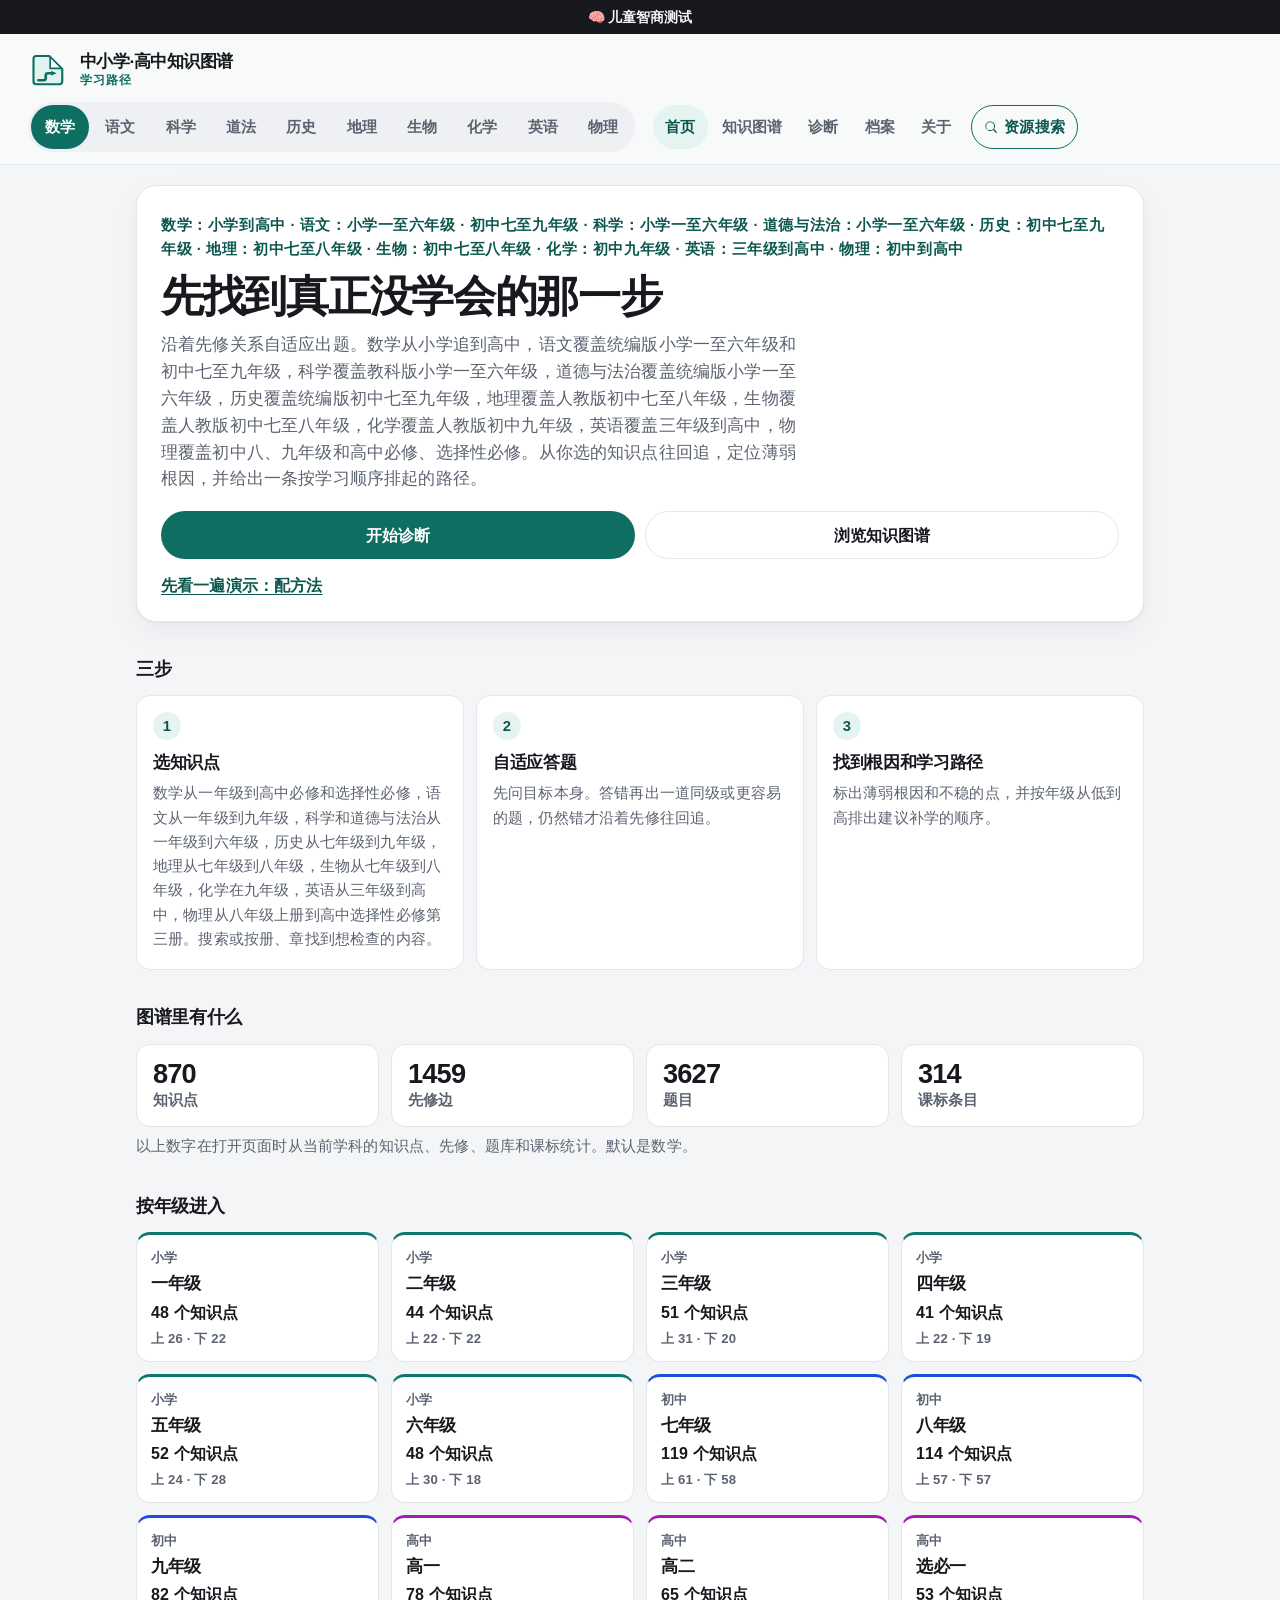
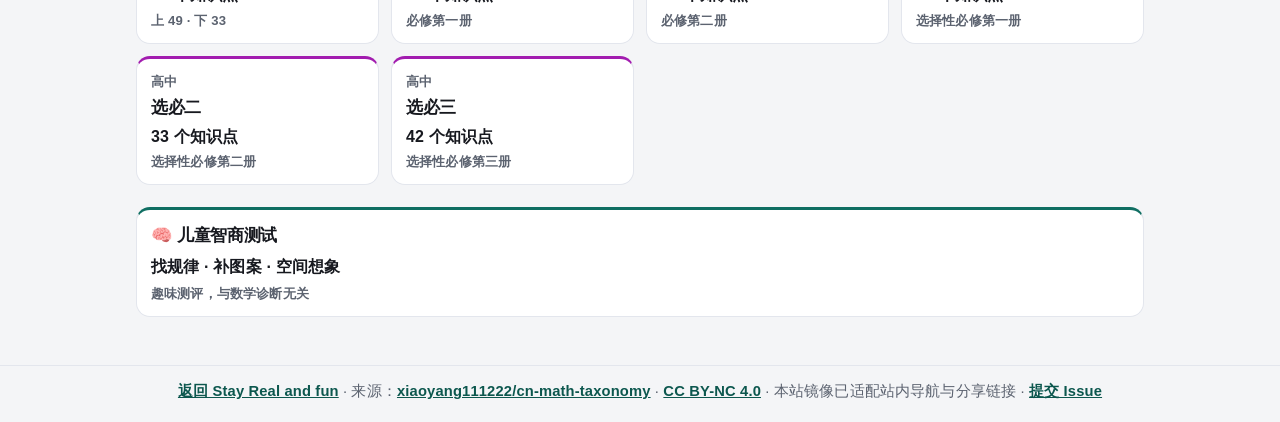
==== knowledge-graph/index.html @ e3ca4405 "新增中小学知识图谱频道" ====
<!DOCTYPE html>
<html lang="zh-CN">
<head>
<meta charset="utf-8">
<meta name="viewport" content="width=device-width, initial-scale=1">
<title>中小学·高中知识图谱</title>
<meta name="description" content="数学（小学到高中）、语文（小学一至六年级、初中七至九年级）、科学（小学一至六年级）、道德与法治（小学一至六年级）、历史（初中七至九年级）、地理（初中七至八年级）、生物（初中七至八年级）、化学（初中九年级）、英语（三年级到高中）和物理（初中、高中）的知识图谱。沿先修关系自适应出题，从选中的知识点往回找到薄弱根因。">
<link rel="icon" href="data:image/svg+xml,%3Csvg%20xmlns%3D%22http%3A%2F%2Fwww.w3.org%2F2000%2Fsvg%22%20viewBox%3D%220%200%2032%2032%22%3E%3Cpath%20fill%3D%22%23dff3ef%22%20stroke%3D%22%230f6e62%22%20stroke-width%3D%221.7%22%20stroke-linejoin%3D%22round%22%20d%3D%22M6.6%204.8H17L27.4%2015.2V25Q27.4%2027.4%2025.2%2027.4H6.6Q4.4%2027.4%204.4%2025.2V7Q4.4%204.8%206.6%204.8Z%22%2F%3E%3Cpath%20fill%3D%22%23ffffff%22%20d%3D%22M17.7%206.3%2026.1%2014.7H17.7Z%22%2F%3E%3Cpath%20fill%3D%22none%22%20stroke%3D%22%230f6e62%22%20stroke-width%3D%221.35%22%20stroke-linecap%3D%22round%22%20stroke-linejoin%3D%22round%22%20d%3D%22M17.7%206.3V14.7H26.1%22%2F%3E%3Cpath%20fill%3D%22none%22%20stroke%3D%22%230f6e62%22%20stroke-width%3D%222.15%22%20stroke-linecap%3D%22round%22%20stroke-linejoin%3D%22round%22%20d%3D%22M8.3%2024.2H12.4Q14.2%2024.2%2014.2%2022.4V20.2Q14.2%2018.6%2016%2018.6H18.8%22%2F%3E%3Cpath%20fill%3D%22%230f6e62%22%20d%3D%22M18.5%2016.85%2023%2018.6%2018.5%2020.35Z%22%2F%3E%3C%2Fsvg%3E">
<script>
(function () {
  var id = location.hash.replace(/^#/, '');
  try { id = decodeURIComponent(id); } catch (e) { return; }
  if (/^cnm_[A-Za-z0-9]+$/.test(id)) {
    document.documentElement.style.visibility = 'hidden';
    location.replace('explore/#' + encodeURIComponent(id));
  } else if (/^cne_[A-Za-z0-9]+$/.test(id)) {
    document.documentElement.style.visibility = 'hidden';
    location.replace('explore/?subject=english#' + encodeURIComponent(id));
  } else if (/^cnp_[A-Za-z0-9]+$/.test(id)) {
    document.documentElement.style.visibility = 'hidden';
    location.replace('explore/?subject=physics#' + encodeURIComponent(id));
  } else if (/^cns_[A-Za-z0-9]+$/.test(id)) {
    document.documentElement.style.visibility = 'hidden';
    location.replace('explore/?subject=science#' + encodeURIComponent(id));
  } else if (/^cnc_[A-Za-z0-9]+$/.test(id)) {
    document.documentElement.style.visibility = 'hidden';
    location.replace('explore/?subject=chinese#' + encodeURIComponent(id));
  } else if (/^cnd_[A-Za-z0-9]+$/.test(id)) {
    document.documentElement.style.visibility = 'hidden';
    location.replace('explore/?subject=morality#' + encodeURIComponent(id));
  } else if (/^cnh_[A-Za-z0-9]+$/.test(id)) {
    document.documentElement.style.visibility = 'hidden';
    location.replace('explore/?subject=history#' + encodeURIComponent(id));
  } else if (/^cng_[A-Za-z0-9]+$/.test(id)) {
    document.documentElement.style.visibility = 'hidden';
    location.replace('explore/?subject=geography#' + encodeURIComponent(id));
  } else if (/^cnb_[A-Za-z0-9]+$/.test(id)) {
    document.documentElement.style.visibility = 'hidden';
    location.replace('explore/?subject=biology#' + encodeURIComponent(id));
  } else if (/^cnk_[A-Za-z0-9]+$/.test(id)) {
    document.documentElement.style.visibility = 'hidden';
    location.replace('explore/?subject=chemistry#' + encodeURIComponent(id));
  }
})();
</script>
<link rel="stylesheet" href="assets/site.css">
<link rel="manifest" href="manifest.webmanifest">
<link rel="apple-touch-icon" href="assets/icons/apple-touch-icon.png">
<meta name="theme-color" content="#0f6e62">
<meta name="mobile-web-app-capable" content="yes">
<meta name="apple-mobile-web-app-capable" content="yes">
<meta name="apple-mobile-web-app-title" content="知识图谱">
<link rel="stylesheet" href="assets/pwa.css">
</head>
<body class="page-home">
<a class="top-banner" href="https://test.pansgo.com/?from=math-top" target="_blank" rel="noopener">🧠 儿童智商测试</a>
<header class="site-header">
  <a class="brand" href="./">
    <svg class="logo" viewBox="0 0 32 32" aria-hidden="true"><path fill="var(--logo-sheet)" stroke="currentColor" stroke-width="1.7" stroke-linejoin="round" d="M6.6 4.8H17L27.4 15.2V25Q27.4 27.4 25.2 27.4H6.6Q4.4 27.4 4.4 25.2V7Q4.4 4.8 6.6 4.8Z"/><path fill="var(--logo-fold)" d="M17.7 6.3 26.1 14.7H17.7Z"/><path fill="none" stroke="currentColor" stroke-width="1.35" stroke-linecap="round" stroke-linejoin="round" d="M17.7 6.3V14.7H26.1"/><path fill="none" stroke="currentColor" stroke-width="2.15" stroke-linecap="round" stroke-linejoin="round" d="M8.3 24.2H12.4Q14.2 24.2 14.2 22.4V20.2Q14.2 18.6 16 18.6H18.8"/><path fill="currentColor" d="M18.5 16.85 23 18.6 18.5 20.35Z"/></svg>
    <span class="brand-copy">
      <span class="brand-name">中小学·高中知识图谱</span>
      <span class="brand-kicker">学习路径</span>
    </span>
  </a>
  <nav class="site-nav" aria-label="主导航">
    <div class="subject-switch" role="group" aria-label="学科">
      <a class="nav-link subject-link on" data-subject="math" href="./">数学</a>
      <a class="nav-link subject-link" data-subject="chinese" href="./?subject=chinese">语文</a>
      <a class="nav-link subject-link" data-subject="science" href="./?subject=science">科学</a>
      <a class="nav-link subject-link" data-subject="morality" href="./?subject=morality">道法</a>
      <a class="nav-link subject-link" data-subject="history" href="./?subject=history">历史</a>
      <a class="nav-link subject-link" data-subject="geography" href="./?subject=geography">地理</a>
      <a class="nav-link subject-link" data-subject="biology" href="./?subject=biology">生物</a>
      <a class="nav-link subject-link" data-subject="chemistry" href="./?subject=chemistry">化学</a>
      <a class="nav-link subject-link" data-subject="english" href="./?subject=english">英语</a>
      <a class="nav-link subject-link" data-subject="physics" href="./?subject=physics">物理</a>
    </div>
    <div class="page-links">
      <a class="nav-link active" href="./" aria-current="page">首页</a>
      <a class="nav-link" href="explore/">知识图谱</a>
      <a class="nav-link" href="diagnose/">诊断</a>
      <a class="nav-link" href="children/">档案</a>
      <a class="nav-link" href="https://github.com/xiaoyang111222/cn-math-taxonomy" target="_blank" rel="noopener noreferrer">关于</a>
      <a class="nav-link resource-search-btn" href="https://pansgo.com" target="_blank" rel="noopener noreferrer" title="网盘资源搜索">
        <svg class="resource-search-ico" viewBox="0 0 16 16" aria-hidden="true"><path fill="currentColor" d="M11.5 10.4a5.5 5.5 0 1 0-1.1 1.1l3 3a.75.75 0 0 0 1.06-1.06zM7 11.5A4.5 4.5 0 1 1 7 2.5a4.5 4.5 0 0 1 0 9z"/></svg>资源搜索
      </a>
    </div>
  </nav>
</header>
<main class="home">
  <section class="hero">
    <p class="eyebrow">数学：小学到高中 · 语文：小学一至六年级 · 初中七至九年级 · 科学：小学一至六年级 · 道德与法治：小学一至六年级 · 历史：初中七至九年级 · 地理：初中七至八年级 · 生物：初中七至八年级 · 化学：初中九年级 · 英语：三年级到高中 · 物理：初中到高中</p>
    <h1>先找到真正没学会的那一步</h1>
    <p class="lede">沿着先修关系自适应出题。数学从小学追到高中，语文覆盖统编版小学一至六年级和初中七至九年级，科学覆盖教科版小学一至六年级，道德与法治覆盖统编版小学一至六年级，历史覆盖统编版初中七至九年级，地理覆盖人教版初中七至八年级，生物覆盖人教版初中七至八年级，化学覆盖人教版初中九年级，英语覆盖三年级到高中，物理覆盖初中八、九年级和高中必修、选择性必修。从你选的知识点往回追，定位薄弱根因，并给出一条按学习顺序排起的路径。</p>
    <div class="hero-actions">
      <a class="btn btn-primary btn-lg" href="diagnose/">开始诊断</a>
      <a class="btn btn-lg" href="explore/">浏览知识图谱</a>
    </div>
    <p class="quiet-link"><a href="diagnose/?target=cnm_221&amp;demo=1">先看一遍演示：配方法</a></p>
  </section>

  <h2 class="section-title">三步</h2>
  <ol class="steps">
    <li>
      <span class="step-no">1</span>
      <h3>选知识点</h3>
      <p>数学从一年级到高中必修和选择性必修，语文从一年级到九年级，科学和道德与法治从一年级到六年级，历史从七年级到九年级，地理从七年级到八年级，生物从七年级到八年级，化学在九年级，英语从三年级到高中，物理从八年级上册到高中选择性必修第三册。搜索或按册、章找到想检查的内容。</p>
    </li>
    <li>
      <span class="step-no">2</span>
      <h3>自适应答题</h3>
      <p>先问目标本身。答错再出一道同级或更容易的题，仍然错才沿着先修往回追。</p>
    </li>
    <li>
      <span class="step-no">3</span>
      <h3>找到根因和学习路径</h3>
      <p>标出薄弱根因和不稳的点，并按年级从低到高排出建议补学的顺序。</p>
    </li>
  </ol>

  <h2 class="section-title">图谱里有什么</h2>
  <div class="stat-grid" id="stats">
    <div class="stat-card"><div class="stat-num" id="n-topics">…</div><div class="stat-label">知识点</div></div>
    <div class="stat-card"><div class="stat-num" id="n-edges">…</div><div class="stat-label">先修边</div></div>
    <div class="stat-card"><div class="stat-num" id="n-questions">…</div><div class="stat-label">题目</div></div>
    <div class="stat-card"><div class="stat-num" id="n-standards">…</div><div class="stat-label">课标条目</div></div>
  </div>
  <p class="stat-note">以上数字在打开页面时从当前学科的知识点、先修、题库和课标统计。默认是数学。</p>
  <div id="load-error" class="load-error" hidden></div>

  <section class="blind-home" id="blind-home" hidden>
    <h2 class="section-title">本机盲区</h2>
    <p class="muted" id="blind-home-lead">根据本机诊断记录汇总的薄弱 / 不稳知识点。只存在这台浏览器，可一键再测。</p>
    <ul class="blind-home-list" id="blind-home-list"></ul>
    <p class="blind-home-actions" id="blind-home-actions"></p>
  </section>

  <h2 class="section-title">按年级进入</h2>
  <div class="grade-grid" id="grades" aria-busy="true"></div>
  <a class="iq-card" href="https://test.pansgo.com/?from=math-home" target="_blank" rel="noopener">
    <strong>🧠 儿童智商测试</strong>
    <span class="iq-sub">找规律 · 补图案 · 空间想象</span>
    <span class="iq-note">趣味测评，与数学诊断无关</span>
  </a>
</main>
<footer class="site-footer">
  <p><a href="../index.html">返回 Stay Real and fun</a> · 来源：<a href="https://github.com/xiaoyang111222/cn-math-taxonomy">xiaoyang111222/cn-math-taxonomy</a> · <a href="https://creativecommons.org/licenses/by-nc/4.0/deed.zh-hans">CC BY-NC 4.0</a> · 本站镜像已适配站内导航与分享链接 · <a href="https://github.com/xiaoyang111222/cn-math-taxonomy/issues/new/choose">提交 Issue</a></p>
</footer>
<script src="assets/children.js"></script>
<script src="assets/blindspots.js"></script>
<script src="assets/home.js"></script>
<script src="assets/stats-config.js"></script>
<script src="assets/stats.js"></script>
<script src="assets/pwa.js"></script>
</body>
</html>
---- knowledge-graph/assets/site.css ----
/* 中小学·高中知识图谱：全站配色、字号、导航。浏览页与诊断页共用。 */

:root {
  color-scheme: light;
  --bg: #f4f5f7;
  --bg-elev: #ffffff;
  --bg-muted: #eef0f3;
  --text: #17191f;
  --muted: #5c6370;
  --line: #e3e6ed;
  --brand: #0f6e62;
  --brand-strong: #0c574e;
  --brand-soft: #e6f4f1;
  --on-brand: #ffffff;
  --junior: #1d4ed8;
  --junior-soft: #e8efff;
  --focus: #0f6e62;
  --shadow: 0 1px 2px rgba(23, 25, 31, 0.04), 0 10px 28px rgba(23, 25, 31, 0.05);
  --radius: 14px;
  --radius-sm: 10px;
  --header-bg: #f7faf9;
  --logo-sheet: #dff3ef;
  --logo-fold: #ffffff;
  --font: "PingFang SC", "Hiragino Sans GB", "Microsoft YaHei", "Noto Sans CJK SC", "Noto Sans SC", "Source Han Sans SC", sans-serif;
  --fs: 16px;
  --ok: #157a3a;
  --ok-bg: #dcfce7;
  --on-ok: #ffffff;
  --bad: #b91c1c;
  --bad-bg: #fee2e2;
  --on-bad: #ffffff;
  --warn: #9a3412;
  --warn-bg: #ffedd5;
  --unk: #475569;
  --unk-bg: #e8eef6;
  --accent: #0f766e;
  --panel: #ffffff;
  --node-primary: #0f766e;
  --node-primary-bg: #d5f3ee;
  --node-junior: #1d4ed8;
  --node-junior-bg: #dbe7ff;
  --node-senior: #a21caf;
  --node-senior-bg: #fae8ff;
  --node-current-bg: #fff4e5;
  --node-current-border: #ea580c;
  --node-text: #162033;
  --edge: #526274;
  --edge-soft: #8aa0b4;
  --hard-bg: #ffedd5;
  --hard-fg: #9a3412;
  --soft-bg: #e7eef6;
  --soft-fg: #475569;
  --diagram-ok-bg: #dcfce7;
  --diagram-ok: #157a3a;
  --diagram-bad-bg: #fee2e2;
  --diagram-bad: #b91c1c;
  --diagram-unk-bg: #f1f5f9;
  --diagram-unk: #64748b;
  --diagram-shaky-bg: #fef3c7;
  --diagram-shaky: #b45309;
  --diagram-text: #162033;
  --diagram-edge: #64748b;
}

body.subject-physics {
  --brand: #b45309;
  --brand-strong: #92400e;
  --brand-soft: #fff7ed;
  --on-brand: #ffffff;
  --focus: #b45309;
  --accent: #b45309;
  --logo-sheet: #fde9d4;
  --logo-fold: #ffffff;
}

body.subject-english {
  --brand: #4338ca;
  --brand-strong: #3730a3;
  --brand-soft: #eef2ff;
  --on-brand: #ffffff;
  --focus: #4338ca;
  --accent: #4338ca;
  --logo-sheet: #e6e8fb;
  --logo-fold: #ffffff;
}

body.subject-science {
  --brand: #047857;
  --brand-strong: #065f46;
  --brand-soft: #ecfdf5;
  --on-brand: #ffffff;
  --focus: #047857;
  --accent: #047857;
  --logo-sheet: #d1fae5;
  --logo-fold: #ffffff;
}

body.subject-chinese {
  --brand: #9f1239;
  --brand-strong: #881337;
  --brand-soft: #fff1f2;
  --on-brand: #ffffff;
  --focus: #9f1239;
  --accent: #9f1239;
  --logo-sheet: #ffe4e6;
  --logo-fold: #ffffff;
}

body.subject-morality {
  --brand: #c2410c;
  --brand-strong: #9a3412;
  --brand-soft: #fff7ed;
  --on-brand: #ffffff;
  --focus: #c2410c;
  --accent: #c2410c;
  --logo-sheet: #ffedd5;
  --logo-fold: #ffffff;
}

body.subject-history {
  --brand: #6b5344;
  --brand-strong: #4a382c;
  --brand-soft: #f6f1ea;
  --on-brand: #ffffff;
  --focus: #6b5344;
  --accent: #6b5344;
  --logo-sheet: #efe4d6;
  --logo-fold: #ffffff;
}

body.subject-geography {
  --brand: #0e7490;
  --brand-strong: #155e75;
  --brand-soft: #ecfeff;
  --on-brand: #ffffff;
  --focus: #0e7490;
  --accent: #0e7490;
  --logo-sheet: #cffafe;
  --logo-fold: #ffffff;
}

body.subject-biology {
  --brand: #3f6212;
  --brand-strong: #365314;
  --brand-soft: #f7fee7;
  --on-brand: #ffffff;
  --focus: #4d7c0f;
  --accent: #4d7c0f;
  --logo-sheet: #ecfccb;
  --logo-fold: #ffffff;
}

body.subject-chemistry {
  --brand: #de3b16;
  --brand-strong: #9f2a10;
  --brand-soft: #fff1ec;
  --on-brand: #ffffff;
  --focus: #de3b16;
  --accent: #de3b16;
  --logo-sheet: #ffe4dc;
  --logo-fold: #ffffff;
}

@media (prefers-color-scheme: dark) {
  :root {
    color-scheme: dark;
    --bg: #10141c;
    --bg-elev: #181e29;
    --bg-muted: #232b39;
    --text: #e8edf5;
    --muted: #a7b2c2;
    --line: #313b4d;
    --brand: #2dd4bf;
    --brand-strong: #5eead4;
    --brand-soft: #134e4a;
    --on-brand: #042f2e;
    --junior: #93c5fd;
    --junior-soft: #1e3a8a;
    --focus: #5eead4;
    --shadow: 0 1px 2px rgba(0, 0, 0, 0.35), 0 12px 28px rgba(0, 0, 0, 0.28);
    --ok: #4ade80;
    --ok-bg: #14532d;
    --on-ok: #052e16;
    --bad: #fca5a5;
    --bad-bg: #7f1d1d;
    --on-bad: #450a0a;
    --warn: #fdba74;
    --warn-bg: #7c2d12;
    --unk: #cbd5e1;
    --unk-bg: #223044;
    --accent: #2dd4bf;
    --header-bg: #171e2a;
    --logo-sheet: #123f3c;
    --logo-fold: #1c5c56;
    --panel: #172232;
    --node-primary: #5eead4;
    --node-primary-bg: #115e59;
    --node-junior: #93c5fd;
    --node-junior-bg: #1e3a8a;
    --node-senior: #f0abfc;
    --node-senior-bg: #4a044e;
    --node-current-bg: #7c2d12;
    --node-current-border: #fdba74;
    --node-text: #f8fafc;
    --edge: #94a3b8;
    --edge-soft: #64748b;
    --hard-bg: #7c2d12;
    --hard-fg: #ffedd5;
    --soft-bg: #232b39;
    --soft-fg: #cbd5e1;
    --diagram-ok-bg: #14532d;
    --diagram-ok: #4ade80;
    --diagram-bad-bg: #7f1d1d;
    --diagram-bad: #fca5a5;
    --diagram-unk-bg: #1e293b;
    --diagram-unk: #cbd5e1;
    --diagram-shaky-bg: #78350f;
    --diagram-shaky: #fcd34d;
    --diagram-text: #f8fafc;
    --diagram-edge: #94a3b8;
  }
  body.subject-physics {
    --brand: #fdba74;
    --brand-strong: #fed7aa;
    --brand-soft: #7c2d12;
    --on-brand: #431407;
    --focus: #fed7aa;
    --accent: #fdba74;
    --logo-sheet: #6b2f12;
    --logo-fold: #8a4218;
  }
  body.subject-english {
    --brand: #a5b4fc;
    --brand-strong: #c7d2fe;
    --brand-soft: #312e81;
    --on-brand: #1e1b4b;
    --focus: #c7d2fe;
    --accent: #a5b4fc;
    --logo-sheet: #2a2870;
    --logo-fold: #3c3a96;
  }
  body.subject-science {
    --brand: #6ee7b7;
    --brand-strong: #a7f3d0;
    --brand-soft: #064e3b;
    --on-brand: #022c22;
    --focus: #a7f3d0;
    --accent: #6ee7b7;
    --logo-sheet: #065f46;
    --logo-fold: #047857;
  }
  body.subject-chinese {
    --brand: #fda4af;
    --brand-strong: #fecdd3;
    --brand-soft: #881337;
    --on-brand: #4c0519;
    --focus: #fecdd3;
    --accent: #fda4af;
    --logo-sheet: #6b1230;
    --logo-fold: #9f1239;
  }
  body.subject-morality {
    --brand: #fdba74;
    --brand-strong: #fed7aa;
    --brand-soft: #7c2d12;
    --on-brand: #431407;
    --focus: #fed7aa;
    --accent: #fdba74;
    --logo-sheet: #9a3412;
    --logo-fold: #c2410c;
  }
  body.subject-history {
    --brand: #d6c3ad;
    --brand-strong: #e7d7c6;
    --brand-soft: #3f3228;
    --on-brand: #2a211b;
    --focus: #e7d7c6;
    --accent: #d6c3ad;
    --logo-sheet: #4a382c;
    --logo-fold: #6b5344;
  }
  body.subject-geography {
    --brand: #67e8f9;
    --brand-strong: #a5f3fc;
    --brand-soft: #164e63;
    --on-brand: #083344;
    --focus: #a5f3fc;
    --accent: #67e8f9;
    --logo-sheet: #155e75;
    --logo-fold: #0e7490;
  }
  body.subject-biology {
    --brand: #bef264;
    --brand-strong: #d9f99d;
    --brand-soft: #1a2e05;
    --on-brand: #1a2e05;
    --focus: #d9f99d;
    --accent: #bef264;
    --logo-sheet: #365314;
    --logo-fold: #4d7c0f;
  }
  body.subject-chemistry {
    --brand: #ff8a65;
    --brand-strong: #ffccbc;
    --brand-soft: #5d1a0e;
    --on-brand: #3e0e06;
    --focus: #ffccbc;
    --accent: #ff8a65;
    --logo-sheet: #7a2614;
    --logo-fold: #de3b16;
  }
}

@media print {
  :root {
    --bg: #fff;
    --bg-elev: #fff;
    --bg-muted: #f4f7fb;
    --text: #162033;
    --muted: #475569;
    --line: #d5dde6;
    --panel: #fff;
    --header-bg: #fff;
    --logo-sheet: #dff3ef;
    --logo-fold: #ffffff;
    --shadow: none;
  }
}

*, *::before, *::after { box-sizing: border-box; }
[hidden] { display: none !important; }
html { -webkit-text-size-adjust: 100%; }
body {
  margin: 0;
  font-family: var(--font);
  font-size: var(--fs);
  line-height: 1.6;
  color: var(--text);
  background: var(--bg);
  letter-spacing: 0.01em;
}
img { max-width: 100%; height: auto; }
.node-tip {
  position: absolute;
  z-index: 6;
  max-width: min(280px, calc(100% - 16px));
  padding: 6px 10px;
  border-radius: 10px;
  background: var(--text);
  color: var(--bg);
  font-size: 0.92rem;
  font-weight: 700;
  line-height: 1.45;
  pointer-events: none;
  box-shadow: var(--shadow);
  overflow-wrap: anywhere;
}
code { overflow-wrap: anywhere; }
:focus-visible { outline: 3px solid var(--focus); outline-offset: 2px; }
@media (prefers-reduced-motion: reduce) {
  *, *::before, *::after { transition: none !important; scroll-behavior: auto !important; }
}

.top-banner {
  display: flex;
  align-items: center;
  justify-content: center;
  flex: none;
  width: 100%;
  max-width: 100%;
  min-width: 0;
  min-height: 34px;
  padding: 5px 12px;
  background: #17191f;
  color: #f4f5f7;
  font-size: 14px;
  font-weight: 650;
  line-height: 1.3;
  text-align: center;
  text-decoration: none;
  white-space: nowrap;
  overflow: hidden;
  letter-spacing: 0;
}
.top-banner:hover { background: var(--brand-strong); color: var(--on-brand); }
@media (max-width: 420px) {
  .top-banner { font-size: 12.5px; padding: 5px 8px; }
}
@media print {
  .top-banner { display: none !important; }
}

.site-header {
  display: flex;
  flex-wrap: wrap;
  align-items: center;
  justify-content: space-between;
  gap: 8px 24px;
  padding: 12px 28px;
  background: var(--header-bg);
  border-bottom: 1px solid var(--line);
  max-width: 100%;
}
body:not(.page-explore) .site-header {
  position: sticky;
  top: 0;
  z-index: 30;
}
.brand {
  display: flex;
  align-items: center;
  gap: 12px;
  min-height: 48px;
  min-width: 0;
  color: inherit;
  text-decoration: none;
}
.logo {
  color: var(--brand);
  width: 40px;
  height: 40px;
  flex: none;
  display: block;
}
.brand-copy {
  display: flex;
  flex-direction: column;
  justify-content: center;
  min-width: 0;
  gap: 1px;
}
.brand-name {
  font-size: 1.08rem;
  font-weight: 750;
  line-height: 1.15;
  letter-spacing: -0.03em;
  color: var(--text);
  overflow-wrap: anywhere;
}
.brand-kicker {
  font-size: 0.75rem;
  font-weight: 650;
  line-height: 1.2;
  letter-spacing: 0.08em;
  color: var(--brand);
}
.site-nav {
  display: flex;
  flex-wrap: wrap;
  align-items: center;
  gap: 8px 18px;
  min-width: 0;
  max-width: 100%;
}
.subject-switch {
  display: inline-flex;
  align-items: center;
  gap: 2px;
  padding: 3px;
  border-radius: 999px;
  background: var(--bg-muted);
}
.page-links {
  display: flex;
  flex-wrap: wrap;
  align-items: center;
  gap: 2px;
  min-width: 0;
}
.nav-link {
  display: inline-flex;
  align-items: center;
  min-height: 44px;
  padding: 0 12px;
  border-radius: 999px;
  color: var(--muted);
  text-decoration: none;
  font-size: 0.94rem;
  font-weight: 650;
}
.nav-link:hover { background: var(--bg-muted); color: var(--text); }
.nav-link.active, .nav-link[aria-current="page"] {
  background: var(--brand-soft);
  color: var(--brand-strong);
  font-weight: 750;
}
.nav-link.active:hover, .nav-link[aria-current="page"]:hover {
  background: var(--brand-soft);
  color: var(--brand-strong);
}
.nav-link.subject-link {
  color: var(--muted);
  border: 0;
  background: transparent;
  padding: 0 14px;
}
.nav-link.subject-link:hover { background: transparent; color: var(--text); }
.nav-link.subject-link.on {
  background: var(--brand);
  color: var(--on-brand);
  font-weight: 750;
}
.nav-link.subject-link.on:hover { background: var(--brand); color: var(--on-brand); }
.nav-link.resource-search-btn {
  gap: 6px;
  border: 1px solid var(--brand);
  background: transparent;
  color: var(--brand-strong);
  margin-left: 6px;
  text-decoration: none;
}
.nav-link.resource-search-btn:hover { background: var(--brand-soft); color: var(--brand-strong); }
.resource-search-ico { width: 14px; height: 14px; flex: none; }
.resource-search-btn:focus-visible { outline: 2px solid var(--focus); outline-offset: 2px; }
@media (max-width: 720px) {
  .nav-link.resource-search-btn { margin-left: 0; padding: 0 9px; min-height: 36px; }
  .resource-search-ico { display: none; }
  .site-header { padding: 10px 14px 8px; gap: 4px 12px; }
  .brand { gap: 10px; min-height: 44px; }
  .logo { width: 34px; height: 34px; }
  .brand-name { font-size: 1.02rem; }
  .brand-kicker { font-size: 0.72rem; letter-spacing: 0.06em; }
  .site-nav { flex: 1 1 100%; justify-content: space-between; gap: 4px 8px; }
  .nav-link { padding: 0 8px; font-size: 0.9rem; }
  .nav-link.subject-link { padding: 0 12px; }
}

.site-footer {
  padding: 14px 16px 18px;
  text-align: center;
  color: var(--muted);
  font-size: 0.92rem;
  border-top: 1px solid var(--line);
  max-width: 100%;
}
.site-footer p { margin: 0; overflow-wrap: anywhere; }
.site-footer a { color: var(--brand-strong); font-weight: 700; }

button, .btn {
  font: inherit;
  font-weight: 650;
  min-height: 44px;
  padding: 8px 14px;
  border-radius: 999px;
  border: 1px solid var(--line);
  background: var(--bg-elev);
  color: var(--text);
  cursor: pointer;
}
button:hover, .btn:hover { background: var(--bg-muted); }
button.primary, .btn-primary {
  background: var(--brand);
  border-color: transparent;
  color: var(--on-brand);
}
button.primary:hover, .btn-primary:hover { filter: brightness(1.06); background: var(--brand); }

/* 题目图示：只用 currentColor，浅色和深色都看得见。宽度跟着容器走，不写死像素。 */
.q-figure { color: inherit; max-width: 100%; min-width: 0; margin: 8px 0 2px; }
.q-figure svg { width: 100%; max-width: 440px; height: auto; display: block; overflow: visible; }
.choices.fig-icons, .sample-choices.fig-icons {
  display: grid;
  grid-template-columns: repeat(auto-fit, minmax(min(140px, 100%), 1fr));
}
.choices.fig-icons .q-figure svg, .sample-choices.fig-icons .q-figure svg { max-width: 100%; }
button.choice.fig-choice {
  display: flex;
  flex-direction: column;
  align-items: stretch;
  gap: 6px;
  min-width: 0;
}
.sample-choices { display: flex; flex-direction: column; gap: 8px; margin-top: 8px; }
.sample-choice {
  border: 1px solid var(--line);
  border-radius: var(--radius-sm);
  background: var(--bg-elev);
  color: var(--text);
  padding: 8px 10px;
  min-width: 0;
}
.btn {
  display: inline-flex;
  align-items: center;
  justify-content: center;
  gap: 8px;
  text-decoration: none;
  text-align: center;
}
.btn-lg { min-height: 48px; padding: 10px 18px; font-size: 1rem; }
.btn-block { width: 100%; }

input[type="search"], input[type="text"], input[type="number"], select, textarea {
  font: inherit;
  color: var(--text);
  background: var(--bg-elev);
  border: 1px solid var(--line);
  border-radius: 12px;
  padding: 10px 12px;
  min-height: 44px;
  max-width: 100%;
}
textarea { min-height: 96px; }
.search-lg { width: 100%; font-size: 1.08rem; min-height: 52px; }

.stage-tabs { display: flex; flex-wrap: wrap; gap: 8px; }
.stage-tab { border-radius: 999px; }
.stage-tab.on, .stage-tab[aria-selected="true"] {
  background: var(--brand);
  color: var(--on-brand);
  border-color: transparent;
}

.badge {
  display: inline-flex;
  align-items: center;
  min-height: 24px;
  padding: 0 8px;
  border-radius: 999px;
  font-size: 0.78rem;
  font-weight: 800;
  white-space: nowrap;
}
.badge.hard { background: var(--hard-bg); color: var(--hard-fg); }
.badge.soft { background: var(--soft-bg); color: var(--soft-fg); }

/* 首页 */
.home { width: min(1040px, 100%); margin: 0 auto; padding: 20px 16px 48px; }
.hero {
  background: var(--bg-elev);
  border: 1px solid var(--line);
  border-radius: 20px;
  padding: 28px 24px 22px;
  box-shadow: var(--shadow);
}
.eyebrow {
  margin: 0 0 10px;
  color: var(--brand-strong);
  font-weight: 700;
  font-size: 0.92rem;
  letter-spacing: 0.04em;
}
.hero h1 {
  margin: 0 0 10px;
  font-size: clamp(1.85rem, 4.4vw, 2.7rem);
  line-height: 1.18;
  letter-spacing: -0.03em;
  font-weight: 750;
}
.lede { margin: 0 0 18px; font-size: 1.05rem; max-width: 38em; color: var(--muted); }
.hero-actions { display: flex; flex-wrap: wrap; gap: 10px; }
.hero-actions .btn { flex: 1 1 180px; }
.quiet-link { margin: 14px 0 0; }
.quiet-link a { color: var(--brand-strong); font-weight: 650; text-underline-offset: 3px; }

.section-title { margin: 32px 0 12px; font-size: 1.15rem; letter-spacing: -0.02em; }
.steps {
  list-style: none;
  margin: 0;
  padding: 0;
  display: grid;
  grid-template-columns: repeat(3, minmax(0, 1fr));
  gap: 12px;
}
.steps li {
  background: var(--bg-elev);
  border: 1px solid var(--line);
  border-radius: var(--radius);
  padding: 16px 16px 18px;
  min-width: 0;
}
.step-no {
  display: inline-flex;
  width: 28px;
  height: 28px;
  border-radius: 50%;
  align-items: center;
  justify-content: center;
  background: var(--brand-soft);
  color: var(--brand-strong);
  font-weight: 750;
  font-size: 0.92rem;
}
.steps h3 { margin: 10px 0 4px; font-size: 1.05rem; letter-spacing: -0.02em; }
.steps p { margin: 0; color: var(--muted); font-size: 0.95rem; }

.stat-grid, .grade-grid {
  display: grid;
  gap: 12px;
}
.stat-grid { grid-template-columns: repeat(4, minmax(0, 1fr)); }
.grade-grid { grid-template-columns: repeat(4, minmax(0, 1fr)); }
.stat-card, a.grade-card, a.iq-card {
  background: var(--bg-elev);
  border: 1px solid var(--line);
  border-radius: var(--radius);
  min-width: 0;
}
.stat-card { padding: 14px 16px; }
.stat-num { font-size: 1.7rem; font-weight: 750; line-height: 1.1; letter-spacing: -0.03em; color: var(--text); }
.stat-label { color: var(--muted); font-weight: 650; font-size: 0.92rem; }
.stat-note { color: var(--muted); margin: 8px 0 0; font-size: 0.92rem; }
a.grade-card, a.iq-card {
  display: flex;
  flex-direction: column;
  gap: 2px;
  padding: 12px 14px;
  min-height: 96px;
  text-decoration: none;
  color: inherit;
  border-top: 3px solid var(--node-primary);
}
a.grade-card.is-junior { border-top-color: var(--node-junior); }
a.grade-card.is-senior { border-top-color: var(--node-senior); }
a.grade-card:hover, a.iq-card:hover { border-color: var(--brand); }
a.grade-card strong, a.iq-card strong { font-size: 1.08rem; letter-spacing: -0.02em; }
a.iq-card { margin-top: 22px; gap: 4px; max-width: 100%; border-top-color: var(--brand); }
a.iq-card .iq-sub { font-weight: 650; overflow-wrap: anywhere; }
a.iq-card .iq-note { color: var(--muted); font-size: 0.82rem; font-weight: 650; overflow-wrap: anywhere; }
.grade-stage { color: var(--muted); font-size: 0.82rem; font-weight: 650; }
.grade-count { font-weight: 650; }
.load-error {
  background: var(--bad-bg);
  color: var(--text);
  border-radius: var(--radius-sm);
  padding: 12px 14px;
  margin-top: 12px;
}
@media (max-width: 900px) {
  .grade-grid { grid-template-columns: 1fr 1fr; }
}
@media (max-width: 800px) {
  .steps { grid-template-columns: 1fr; }
  .stat-grid { grid-template-columns: 1fr 1fr; }
  .hero { padding: 22px 16px 18px; }
}


/* 首页本机盲区汇总 */
.blind-home { margin: 28px 0 8px; }
.blind-home-list { list-style: none; margin: 0; padding: 0; display: grid; gap: 8px; }
.blind-home-item {
  display: flex; flex-wrap: wrap; align-items: baseline; justify-content: space-between; gap: 6px 12px;
  padding: 12px 14px; border: 1px solid var(--line); border-radius: 12px; background: var(--card, #fff);
}
.blind-home-name { font-weight: 800; color: var(--brand-strong); text-decoration: none; overflow-wrap: anywhere; }
.blind-home-name:hover { text-decoration: underline; }
.blind-home-meta { color: var(--muted); font-size: 0.9rem; }
.blind-home-actions { display: flex; flex-wrap: wrap; gap: 8px; margin-top: 12px; }
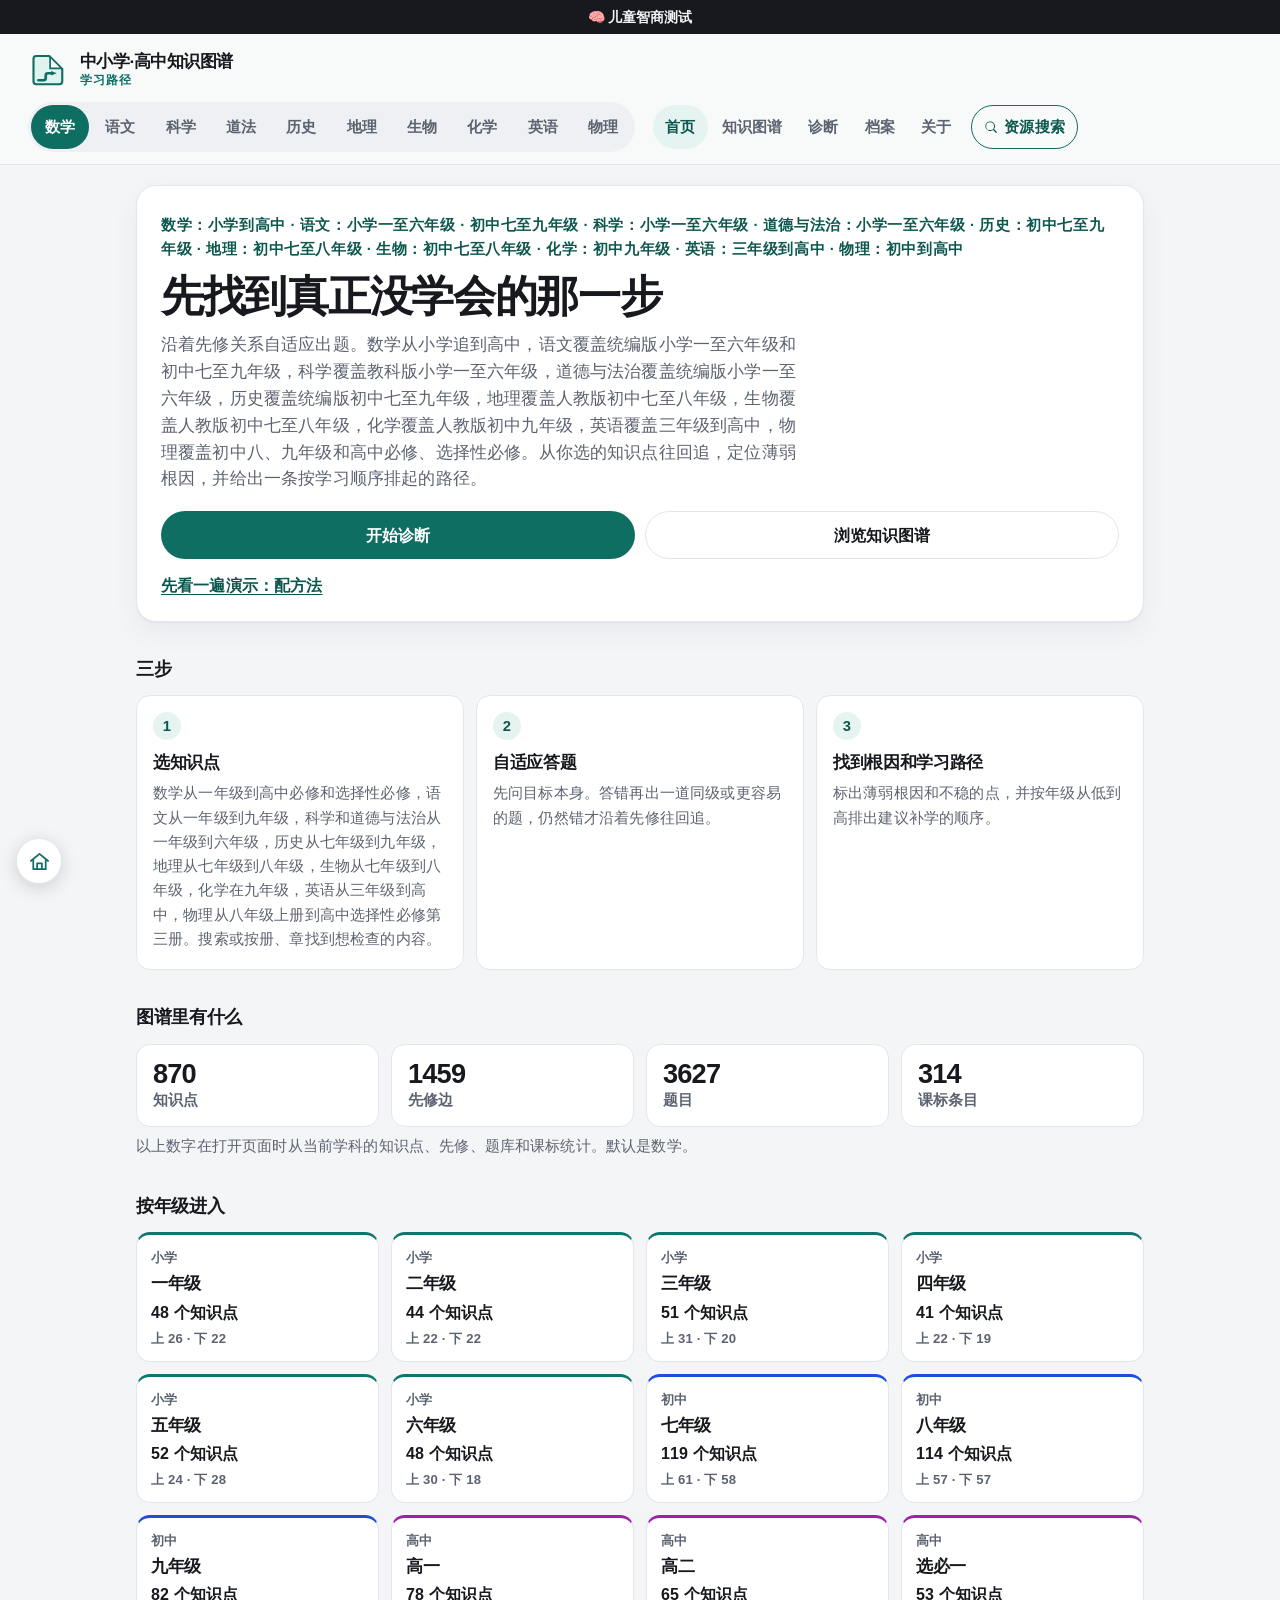
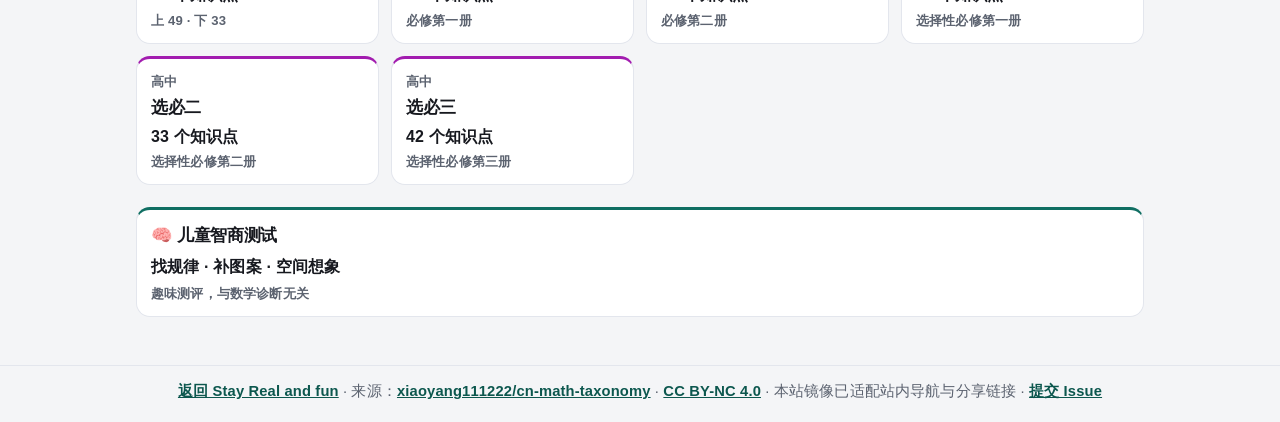
==== commit a826f15f: "知识图谱添加返回首页图标" ====
--- a/knowledge-graph/index.html
+++ b/knowledge-graph/index.html
@@ -53,6 +53,9 @@
 <link rel="stylesheet" href="assets/pwa.css">
 </head>
 <body class="page-home">
+<a class="home-shortcut no-print" href="https://www.ericzzy.com/" aria-label="返回 ericzzy.com 首页" title="返回首页">
+  <svg viewBox="0 0 24 24" fill="none" stroke="currentColor" stroke-width="1.8" stroke-linecap="round" stroke-linejoin="round" aria-hidden="true"><path d="M3 11.5 12 4l9 7.5"/><path d="M5.5 10.5V20h13v-9.5"/><path d="M9.5 20v-6h5v6"/></svg>
+</a>
 <a class="top-banner" href="https://test.pansgo.com/?from=math-top" target="_blank" rel="noopener">🧠 儿童智商测试</a>
 <header class="site-header">
   <a class="brand" href="./">
--- a/knowledge-graph/assets/site.css
+++ b/knowledge-graph/assets/site.css
@@ -357,6 +357,31 @@
 }
 code { overflow-wrap: anywhere; }
 :focus-visible { outline: 3px solid var(--focus); outline-offset: 2px; }
+.home-shortcut {
+  position: fixed;
+  left: max(16px, env(safe-area-inset-left));
+  bottom: max(16px, env(safe-area-inset-bottom));
+  z-index: 60;
+  display: grid;
+  place-items: center;
+  width: 46px;
+  height: 46px;
+  border: 1px solid var(--line);
+  border-radius: 50%;
+  background: var(--bg-elev);
+  color: var(--brand);
+  box-shadow: 0 4px 18px rgba(23, 25, 31, 0.16);
+  transition: background 0.15s, color 0.15s, transform 0.15s;
+}
+.home-shortcut:hover {
+  background: var(--brand);
+  color: var(--on-brand);
+  transform: translateY(-2px);
+}
+.home-shortcut svg { width: 23px; height: 23px; }
+@media print {
+  .home-shortcut { display: none !important; }
+}
 @media (prefers-reduced-motion: reduce) {
   *, *::before, *::after { transition: none !important; scroll-behavior: auto !important; }
 }
